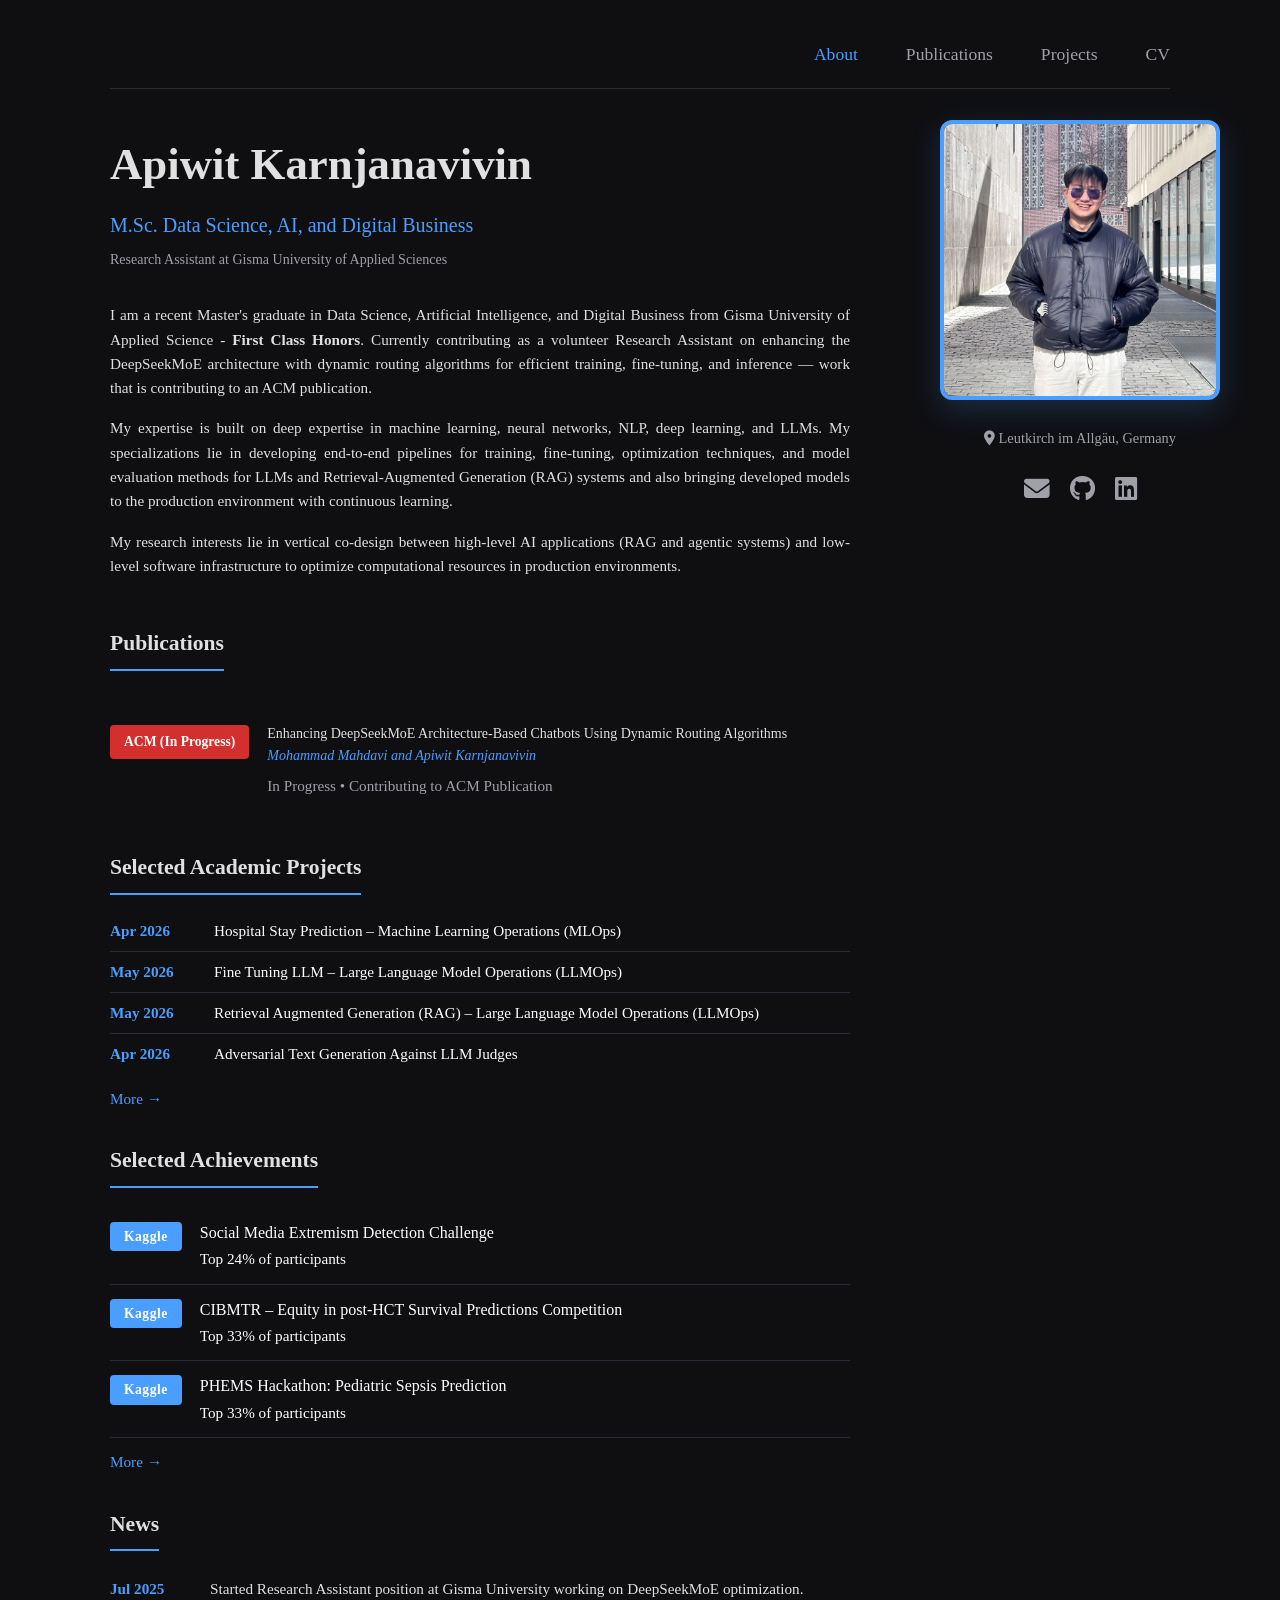
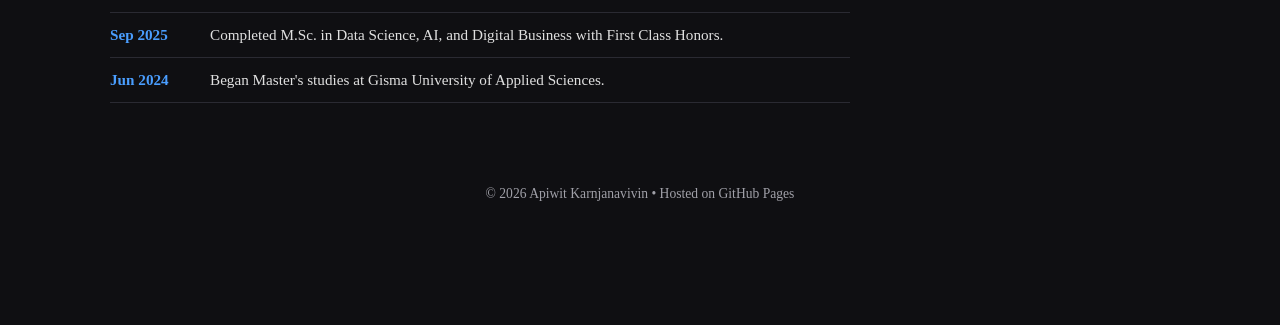
==== index.html @ a4cff5d0 "Initial commit" ====
<!DOCTYPE html>
<html lang="en">
<head>
    <meta charset="UTF-8" />
    <meta name="viewport" content="width=device-width, initial-scale=1.0" />
    <title>Apiwit Karnjanavivin</title>
    <link rel="stylesheet" href="css/main.css" />
    <link href="https://fonts.googleapis.com/css2?family=Inter:wght@300;400;500;600;700&display=swap" rel="stylesheet" />
    <link rel="stylesheet" href="https://cdnjs.cloudflare.com/ajax/libs/font-awesome/6.5.0/css/all.min.css" />
</head>
<body>
    <div class="container">
        <!-- NAV HEADER -->
        <header class="header">
            <div class="nav-container">
                <nav class="main-nav">
                    <a href="index.html" class="nav-link active">About</a>
                    <a href="publications.html" class="nav-link">Publications</a>
                    <a href="projects.html" class="nav-link">Projects</a>
                    <a href="assets\Apiwit_Karnjanavivin_CV.pdf" class="nav-link" target="_blank">CV</a>
                </nav>
            </div>
        </header>

        <!-- MAIN CONTENT -->
        <main class="main-content">
            <!-- ABOUT PAGE -->
            <div id="about" class="page active">
                <div class="about-grid">
                    <!-- Left: Bio -->
                    <div class="about-bio">
                        <h1 class="name">Apiwit Karnjanavivin</h1>
                        <p class="title">M.Sc. Data Science, AI, and Digital Business</p>
                        <p class="affiliation">Research Assistant at Gisma University of Applied Sciences</p>
                        <div class="bio-text">
                            <p>I am a recent Master's graduate in Data Science, Artificial Intelligence, and Digital Business from Gisma University of Applied Science - <strong>First Class Honors</strong>. Currently contributing as a volunteer Research Assistant on enhancing the DeepSeekMoE architecture with dynamic routing algorithms for efficient training, fine-tuning, and inference — work that is contributing to an ACM publication.</p>
          
                            <p>My expertise is built on deep expertise in machine learning, neural networks, NLP, deep learning, and LLMs. My specializations lie in developing end-to-end pipelines for training, fine-tuning, optimization techniques, and model evaluation methods for LLMs and Retrieval-Augmented Generation (RAG) systems and also bringing developed models to the production environment with continuous learning.</p>
                      
                            <p>My research interests lie in vertical co-design between high-level AI applications (RAG and agentic systems) and low-level software infrastructure to optimize computational resources in production environments.</p>
                        </div>

                        <!-- Publications -->
                        <div class="publications">
                            <h3>Publications</h3>
                            <div class="pub-item">
                                <div class="pub-tag acm">ACM (In Progress)</div>
                                <div class="pub-content">
                                    <p>Enhancing DeepSeekMoE Architecture-Based Chatbots Using Dynamic Routing Algorithms</p>
                                    <p class="pub-authors">Mohammad Mahdavi and Apiwit Karnjanavivin</p>
                                    <p class="pub-status">In Progress • Contributing to ACM Publication</p>
                                </div>
                            </div>
                        </div>

                        <!-- Academic Projects -->
                        <div class="academic-projects">
                            <h3>Selected Academic Projects</h3>
                            <ul class="projects-list">
                                <li>
                                    <span class="date">Apr 2026</span>
                                    <a href="https://github.com/MisterFOURXXX/data-science-and-ai-academic-projects/tree/main/hospital-stay-prediction-machine-learning-operations-(MLOps)" class="project-link">Hospital Stay Prediction – Machine Learning Operations (MLOps)</a>
                                </li>
                                <li>
                                    <span class="date">May 2026</span>
                                    <a href="https://github.com/MisterFOURXXX/data-science-and-ai-academic-projects/tree/main/fine-tuning-LLM-large-language-model-operations-(LLMOps)" class="project-link">Fine Tuning LLM – Large Language Model Operations (LLMOps)</a>
                                </li>
                                <li>
                                    <span class="date">May 2026</span>
                                    <a href="https://github.com/MisterFOURXXX/data-science-and-ai-academic-projects/tree/main/retrieval-augmented-generation-(RAG)-large-language-model-operations-(LLMOps)" class="project-link">Retrieval Augmented Generation (RAG) – Large Language Model Operations (LLMOps)</a>
                                </li>
                                <li>
                                    <span class="date">Apr 2026</span>
                                    <a href="https://github.com/MisterFOURXXX/data-science-and-ai-academic-projects/blob/main/adversarial-text-generation-against-LLM-judges.ipynb" class="project-link">Adversarial Text Generation Against LLM Judges</a>
                                </li>
                            </ul>
                            <p class="more-link"><a href="projects.html#academic-projects">More</a></p>
                        </div>

                        <!-- Achievements -->
                        <div class="achievements">
                            <h3>Selected Achievements</h3>
                            <div class="achievement-item">
                                <div class="achievement-tag">Kaggle</div>
                                <div class="achievement-content">
                                    <a href="https://github.com/MisterFOURXXX/kaggle-competitions/blob/main/social-media-extremism-detection-challenge.ipynb" class="achievement-title">Social Media Extremism Detection Challenge</a>
                                    <p class="achievement-rank">Top 24% of participants</p>
                                </div>
                            </div>
                            <div class="achievement-item">
                                <div class="achievement-tag">Kaggle</div>
                                <div class="achievement-content">
                                    <a href="https://github.com/MisterFOURXXX/kaggle-competitions/tree/main/CIBMTR-equity-in-post-HCT-survival-predictions" class="achievement-title">CIBMTR – Equity in post-HCT Survival Predictions Competition</a>
                                    <p class="achievement-rank">Top 33% of participants</p>
                                </div>
                            </div>
                            <div class="achievement-item">
                                <div class="achievement-tag">Kaggle</div>
                                <div class="achievement-content">
                                    <a href="https://github.com/MisterFOURXXX/kaggle-competitions/blob/main/phems-hackathon-pediatric-sepsis-prediction.ipynb" class="achievement-title">PHEMS Hackathon: Pediatric Sepsis Prediction</a>
                                    <p class="achievement-rank">Top 33% of participants</p>
                                </div>
                            </div>
                             <p class="more-link"><a href="projects.html#achievements">More</a></p>
                        </div>

                        <!-- News -->
                        <div class="news-section">
                            <h3>News</h3>
                            <ul class="news-list">
                                <li><span class="date">Jul 2025</span> Started Research Assistant position at Gisma University working on DeepSeekMoE optimization.</li>
                                <li><span class="date">Sep 2025</span> Completed M.Sc. in Data Science, AI, and Digital Business with First Class Honors.</li>
                                <li><span class="date">Jun 2024</span> Began Master's studies at Gisma University of Applied Sciences.</li>
                            </ul>
                        </div>
                    </div>
                </div>
            </div>
        </main>

        <!-- Profile Sidebar -->
        <div class="fixed-profile">
            <img src="assets/profile.jpg" alt="Apiwit Karnjanavivin" class="profile-img" />
            <div class="contact-info">
                <p><i class="fas fa-map-marker-alt"></i> Leutkirch im Allgäu, Germany</p>
            </div>
            <div class="social-links">
                <a href="mailto:apiwit.four@gmail.com" aria-label="Email"><i class="fas fa-envelope"></i></a>
                <a href="https://github.com/MisterFOURXXX" target="_blank" aria-label="GitHub"><i class="fab fa-github"></i></a>
                <a href="https://www.linkedin.com/in/apiwit-karnjanavivin-36a72831b" target="_blank" aria-label="LinkedIn"><i class="fab fa-linkedin"></i></a>
            </div>
        </div>

        <footer>
            <p>© 2026 Apiwit Karnjanavivin • Hosted on GitHub Pages</p>
        </footer>
    </div>
    <script src="js/main.js"></script>
</body>
</html>
---- css/main.css ----
:root {
    --bg: #0f0f12;
    --card: #1a1a1f;
    --text: #e0e0e0;
    --text-light: #a0a0a8;
    --accent: #4a9eff;
    --accent-hover: #6eb8ff;
    --border: #2a2a32;
    --radius: 12px;
}

* {
    margin: 0;
    padding: 0;
    box-sizing: border-box;
}

body {
    font-family: 'Times New Roman', Times, serif;
    font-size: 14px;
    background: var(--bg);
    color: var(--text);
    line-height: 1.6;
    padding-bottom: 60px;
}

.container {
    max-width: 1100px;
    margin: 0 auto;
    padding: 40px 20px;
}

.header {
    border-bottom: 1px solid var(--border);
    padding-bottom: 20px;
    margin-bottom: 40px;
}

.nav-container {
    display: flex;
    justify-content: flex-end;
    align-items: center;
    flex-wrap: wrap;
}

.main-nav {
    display: flex;
    gap: 48px;
}

.nav-link {
    color: var(--text-light);
    text-decoration: none;
    font-weight: 500;
    font-size: 1.1rem;
    transition: color 0.2s;
    text-align: left;
}

.nav-link:hover,
.nav-link.active {
    color: var(--accent);
}

.main-content {
    background: transparent;
    border-radius: 0;
    padding: 0 320px 0 0;
    box-shadow: none;
    min-height: 70vh;
}

.main-content p,
.main-content li,
.bio-text p,
.research-interests li,
.news-list li,
.pub-abstract,
.project-details p,
.entry p,
.entry li,
.pub-title,
.pub-authors,
.pub-meta,
.pub-link,
.achievement-title,
.achievement-rank,
.project-link,
.pub-content p,
.pub-status,
.achievement-content p,
.projects-list li,
.achievement-item {
    text-align: justify;
}

.about-grid {
    display: grid;
    grid-template-columns: 1fr;
    gap: 60px;
    align-items: start;
}

.name {
    font-size: 2.8rem;
    font-weight: 700;
    margin-bottom: 8px;
    text-align: left;
}

.title {
    font-size: 1.25rem;
    color: var(--accent);
    margin-bottom: 8px;
    text-align: left;
}

h3,
h4,
.affiliation {
    text-align: left;
}

.affiliation {
    color: var(--text-light);
    margin-bottom: 32px;
}

.bio-text p {
    margin-bottom: 16px;
    font-size: 0.95rem;
    text-align: justify;
}

.publications h3,
.news-section h3 {
    margin: 32px 0 16px;
    font-size: 1.35rem;
    border-bottom: 2px solid var(--accent);
    padding-bottom: 8px;
    display: inline-block;
    text-align: left;
}

.publications ul {
    list-style: none;
}

.publications li {
    padding: 6px 0;
    border-bottom: 1px solid var(--border);
    font-size: 0.95rem;
    text-align: justify;
}

.pub-item {
    background: transparent;
    border: none;
    border-radius: 0;
    padding: 20px 0;
    margin-top: 16px;
    display: flex;
    gap: 18px;
}

.pub-tag {
    flex-shrink: 0;
    padding: 6px 14px;
    border-radius: 4px;
    font-size: 0.85rem;
    font-weight: 600;
    color: white;
    align-self: flex-start;
    margin-top: 2px;
}

.pub-tag.acm {
    background: #d32f2f;
}

.pub-content h4 {
    font-size: 1rem;
    margin-bottom: 6px;
    line-height: 1.3;
    text-align: justify;
}

.pub-authors {
    color: var(--accent);
    margin-bottom: 6px;
    font-style: italic;
}

.pub-status {
    color: var(--text-light);
    font-size: 0.95rem;
}

.academic-projects {
    margin-top: 32px;
}

.academic-projects h3 {
    font-size: 1.35rem;
    border-bottom: 2px solid var(--accent);
    padding-bottom: 8px;
    margin-bottom: 16px;
    display: inline-block;
    text-align: left;
}

.projects-list {
    list-style: none;
    padding: 0;
    margin: 0;
}

.projects-list li {
    padding: 8px 0;
    display: flex;
    gap: 24px;
    font-size: 0.95rem;
    text-align: justify;
    border-bottom: 1px solid var(--border);
}

.projects-list li:last-child {
    border-bottom: none;
}

.projects-list .date {
    color: var(--accent);
    font-weight: 600;
    min-width: 80px;
    flex-shrink: 0;
    text-align: left;
}

.project-link {
    color: #ffffff;
    text-decoration: none;
    transition: color 0.2s;
    text-align: justify;
    flex: 1;
}

.project-link:hover {
    color: var(--accent);
    text-decoration: underline;
}

.news-list li {
    padding: 10px 0;
    border-bottom: 1px solid var(--border);
    display: flex;
    gap: 20px;
    font-size: 0.95rem;
    text-align: justify;
}

.achievements {
    margin-top: 32px;
}

.achievements h3 {
    font-size: 1.35rem;
    border-bottom: 2px solid var(--accent);
    padding-bottom: 8px;
    margin-bottom: 20px;
    display: inline-block;
    text-align: left;
}

.achievement-item {
    display: flex;
    gap: 18px;
    padding: 12px 0;
    border-bottom: 1px solid var(--border);
    text-decoration: none;
    transition: all 0.2s;
    cursor: pointer;
    align-items: flex-start;
}

.achievement-item:last-child {
    border-bottom: none;
}

.achievement-title:hover {
    color: var(--accent);
}

.achievement-item:hover .achievement-rank {
    color: var(--accent-hover);
}

.achievement-tag {
    flex-shrink: 0;
    padding: 4px 14px;
    border-radius: 4px;
    font-size: 0.85rem;
    font-weight: 600;
    color: white;
    background: var(--accent);
    align-self: flex-start;
    margin-top: 2px;
    letter-spacing: 0.5px;
}

.achievement-content {
    flex: 1;
    display: flex;
    flex-direction: column;
}

.achievement-title {
    font-size: 1rem;
    font-weight: 400;
    color: #ffffff;
    text-decoration: none;
    transition: color 0.2s;
    display: block;
    text-align: justify;
}

.achievement-rank {
    font-size: 0.95rem;
    color: #ffffff;
    text-align: justify;
    margin-top: 2px;
    transition: color 0.2s;
    font-weight: 400;
}

.achievements-link {
    margin-top: 16px;
    font-size: 0.95rem;
    color: var(--text-light);
    text-align: justify;
}

.achievements-link a {
    color: var(--accent);
    text-decoration: none;
}

.achievements-link a:hover {
    color: var(--accent-hover);
    text-decoration: underline;
}

.date {
    color: var(--accent);
    font-weight: 600;
    min-width: 80px;
    flex-shrink: 0;
    text-align: left;
}

/* === More Link === */
.more-link {
    text-align: right;
    margin-top: 12px;
    font-size: 0.95rem;
}

.more-link a {
    color: var(--accent);
    text-decoration: none;
    font-weight: 500;
    transition: color 0.2s;
    display: inline-flex;
    align-items: center;
    gap: 4px;
}

.more-link a:hover {
    color: var(--accent-hover);
    text-decoration: underline;
}

.more-link a::after {
    content: " →";
    transition: transform 0.2s;
}

.more-link a:hover::after {
    transform: translateX(4px);
}

.fixed-profile {
    position: fixed;
    top: 120px;
    right: 40px;
    width: 320px;
    z-index: 10;
    text-align: center;
}

.fixed-profile .profile-img {
    width: 280px;
    height: 280px;
    border-radius: 12px;
    object-fit: cover;
    border: 4px solid var(--accent);
    margin-bottom: 20px;
    box-shadow: 0 10px 30px rgba(74, 158, 255, 0.2);
}

.fixed-profile .contact-info {
    margin-bottom: 20px;
}

.fixed-profile .contact-info p {
    margin-bottom: 12px;
    color: var(--text-light);
    text-align: center;
    font-size: 0.9rem;
}

.fixed-profile .social-links {
    display: flex;
    justify-content: center;
    gap: 20px;
}

.fixed-profile .social-links a {
    font-size: 1.6rem;
    color: var(--text-light);
    transition: all 0.2s;
}

.fixed-profile .social-links a:hover {
    color: var(--accent);
    transform: translateY(-3px);
}

footer {
    text-align: center;
    margin-top: 60px;
    color: var(--text-light);
    font-size: 0.85rem;
    position: relative;
    width: 100%;
    padding: 20px 0;
}

@media (max-width: 900px) {
    .about-grid {
        grid-template-columns: 1fr;
        gap: 40px;
    }
    .fixed-profile {
        display: none;
    }
    .main-content {
        padding: 24px;
    }
}

@media (max-width: 768px) {
    .fixed-profile {
        position: relative;
        top: auto;
        right: auto;
        width: auto;
        margin: 40px auto 0;
        display: block;
    }
    .fixed-profile .profile-img {
        width: 200px;
        height: 200px;
    }
    .main-content {
        padding: 16px;
    }
}
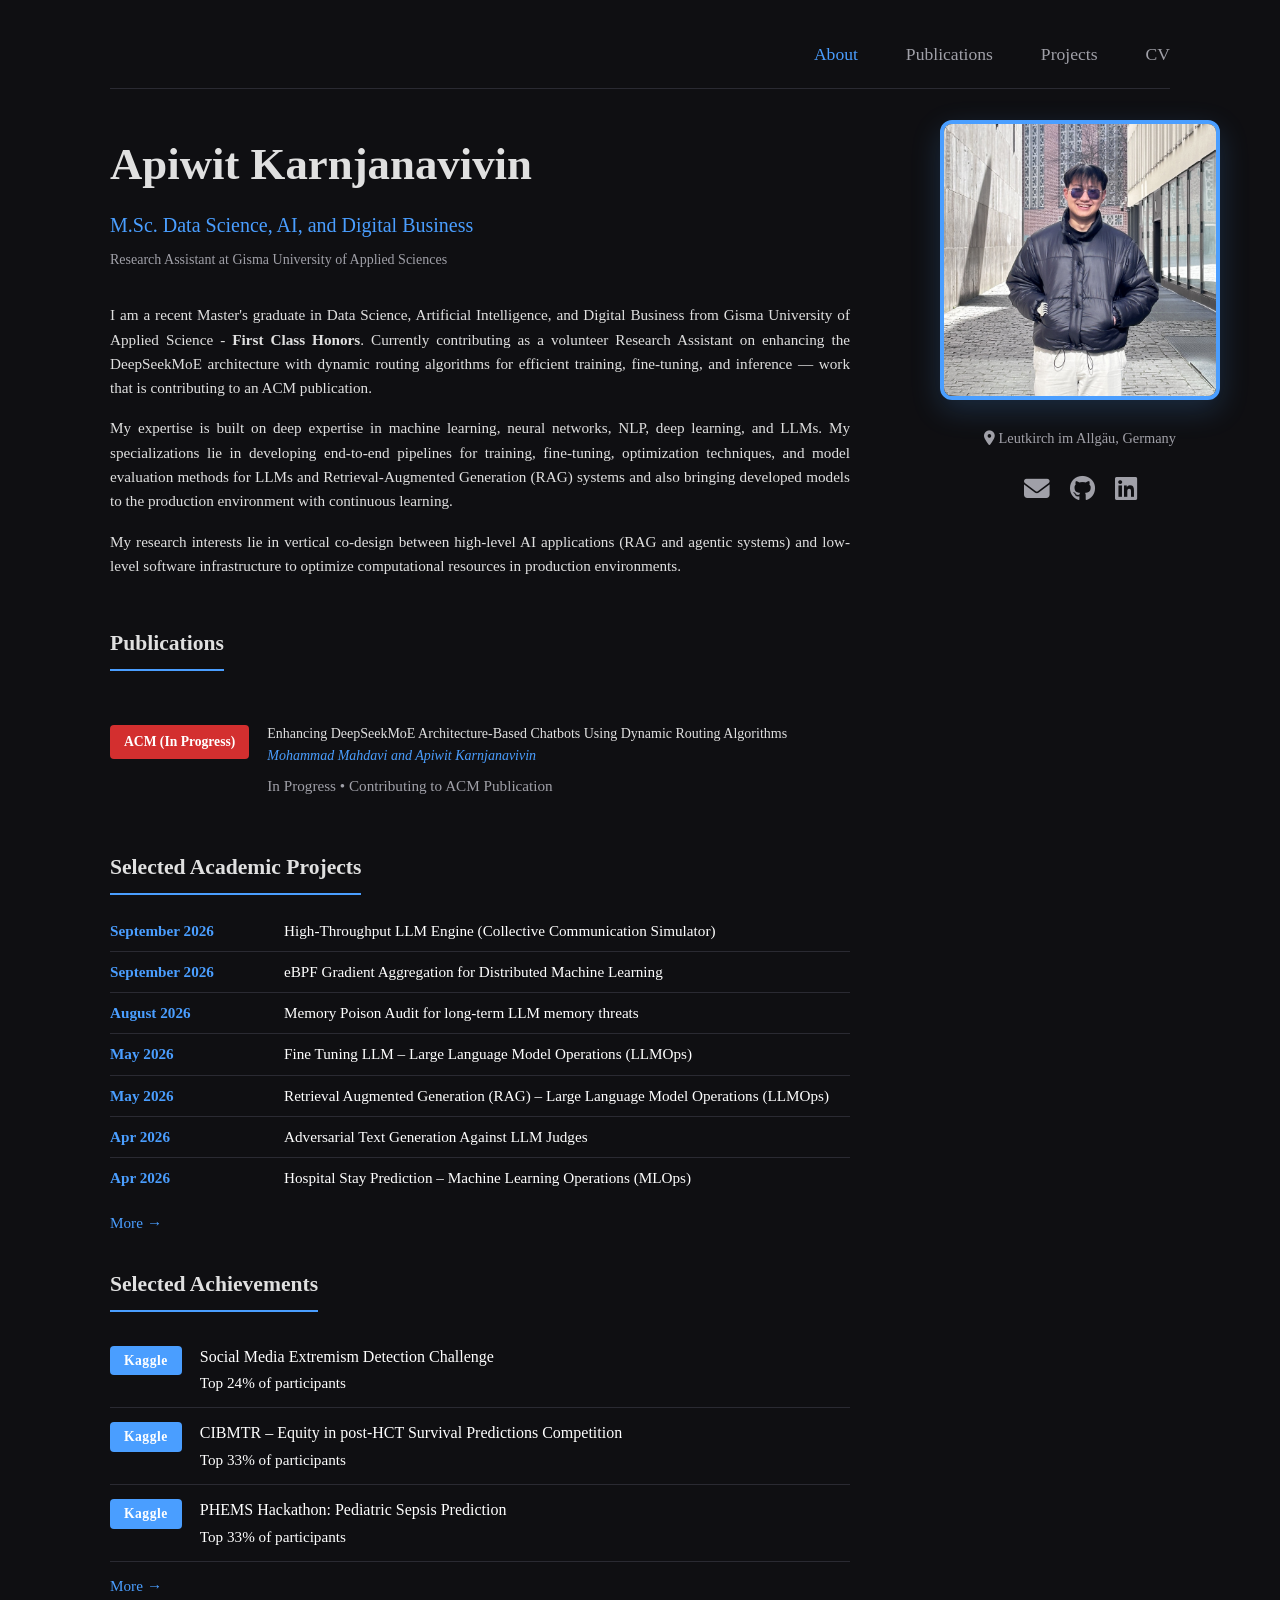
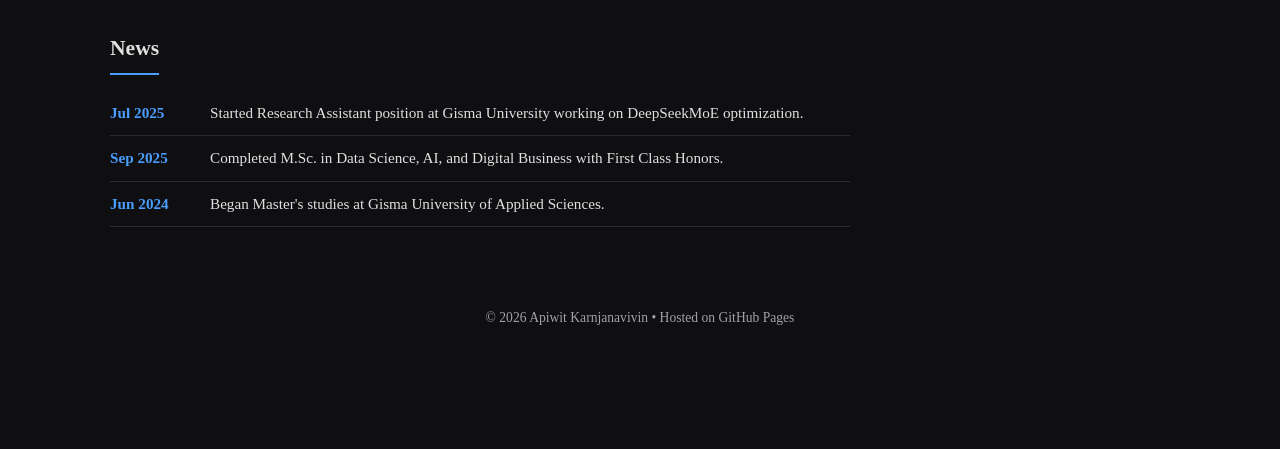
==== commit 85657954: "Update recent projects" ====
--- a/index.html
+++ b/index.html
@@ -58,20 +58,32 @@
                             <h3>Selected Academic Projects</h3>
                             <ul class="projects-list">
                                 <li>
-                                    <span class="date">Apr 2026</span>
-                                    <a href="https://github.com/MisterFOURXXX/data-science-and-ai-academic-projects/tree/main/hospital-stay-prediction-machine-learning-operations-(MLOps)" class="project-link">Hospital Stay Prediction – Machine Learning Operations (MLOps)</a>
+                                    <span class="date">September 2026</span>
+                                    <a href="https://github.com/MisterFOURXXX/high-throughput-llm-engine" class="project-link">High-Throughput LLM Engine (Collective Communication Simulator)</a>
+                                </li>
+                                <li>
+                                    <span class="date">September 2026</span>
+                                    <a href="https://github.com/MisterFOURXXX/ebpf-aggregation" class="project-link">eBPF Gradient Aggregation for Distributed Machine Learning</a>
+                                </li>
+                                <li>
+                                    <span class="date">August 2026</span>
+                                    <a href="https://github.com/MisterFOURXXX/memorypoison_audit" class="project-link">Memory Poison Audit for long-term LLM memory threats</a>
                                 </li>
                                 <li>
                                     <span class="date">May 2026</span>
-                                    <a href="https://github.com/MisterFOURXXX/data-science-and-ai-academic-projects/tree/main/fine-tuning-LLM-large-language-model-operations-(LLMOps)" class="project-link">Fine Tuning LLM – Large Language Model Operations (LLMOps)</a>
+                                    <a href="https://github.com/MisterFOURXXX/LLMs-fine-tuning-LLMOps" class="project-link">Fine Tuning LLM – Large Language Model Operations (LLMOps)</a>
                                 </li>
                                 <li>
                                     <span class="date">May 2026</span>
-                                    <a href="https://github.com/MisterFOURXXX/data-science-and-ai-academic-projects/tree/main/retrieval-augmented-generation-(RAG)-large-language-model-operations-(LLMOps)" class="project-link">Retrieval Augmented Generation (RAG) – Large Language Model Operations (LLMOps)</a>
+                                    <a href="https://github.com/MisterFOURXXX/RAG-pipeline-LLMOps" class="project-link">Retrieval Augmented Generation (RAG) – Large Language Model Operations (LLMOps)</a>
                                 </li>
                                 <li>
                                     <span class="date">Apr 2026</span>
-                                    <a href="https://github.com/MisterFOURXXX/data-science-and-ai-academic-projects/blob/main/adversarial-text-generation-against-LLM-judges.ipynb" class="project-link">Adversarial Text Generation Against LLM Judges</a>
+                                    <a href="https://github.com/MisterFOURXXX/adversarial-text-generation-against-LLM-judges" class="project-link">Adversarial Text Generation Against LLM Judges</a>
+                                </li>
+                                <li>
+                                    <span class="date">Apr 2026</span>
+                                    <a href="https://github.com/MisterFOURXXX/hospital-stay-prediction-MLOps" class="project-link">Hospital Stay Prediction – Machine Learning Operations (MLOps)</a>
                                 </li>
                             </ul>
                             <p class="more-link"><a href="projects.html#academic-projects">More</a></p>
--- a/css/main.css
+++ b/css/main.css
@@ -231,7 +231,7 @@
 .projects-list .date {
     color: var(--accent);
     font-weight: 600;
-    min-width: 80px;
+    min-width: 150px;
     flex-shrink: 0;
     text-align: left;
 }
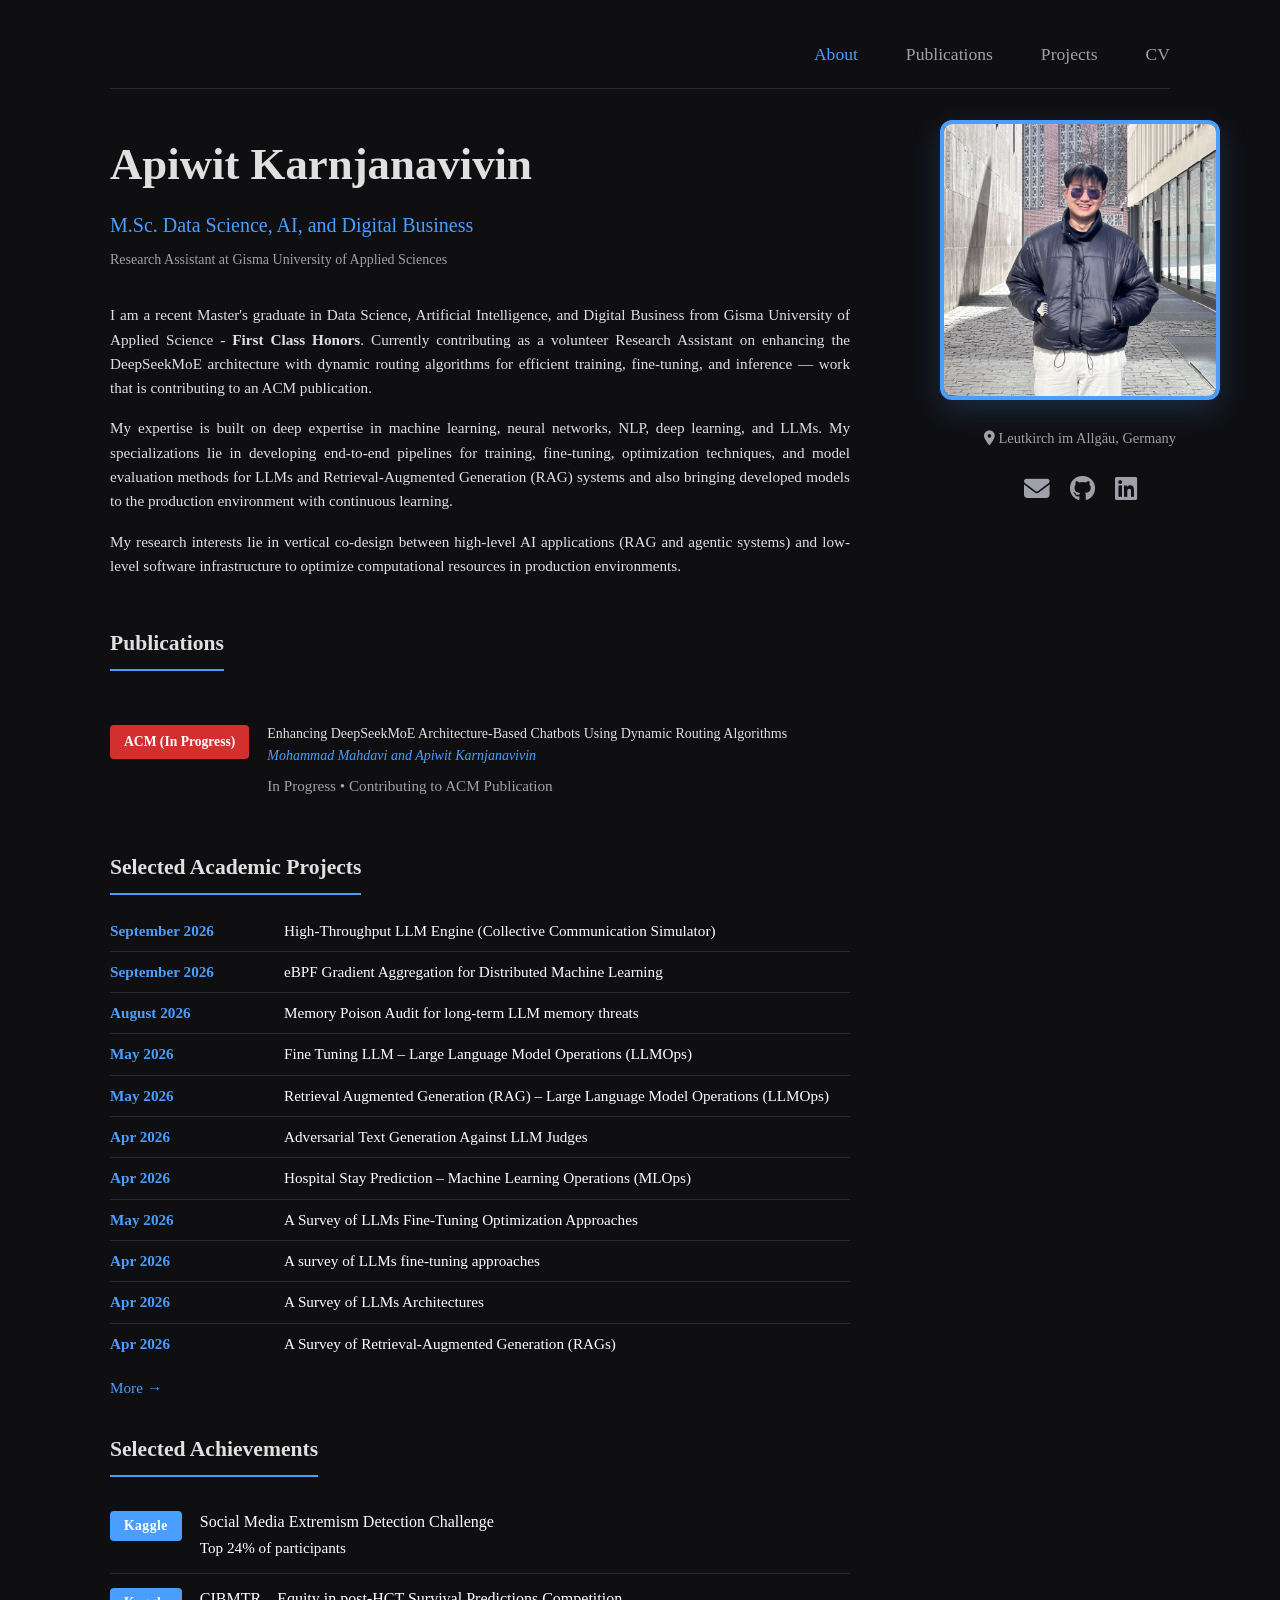
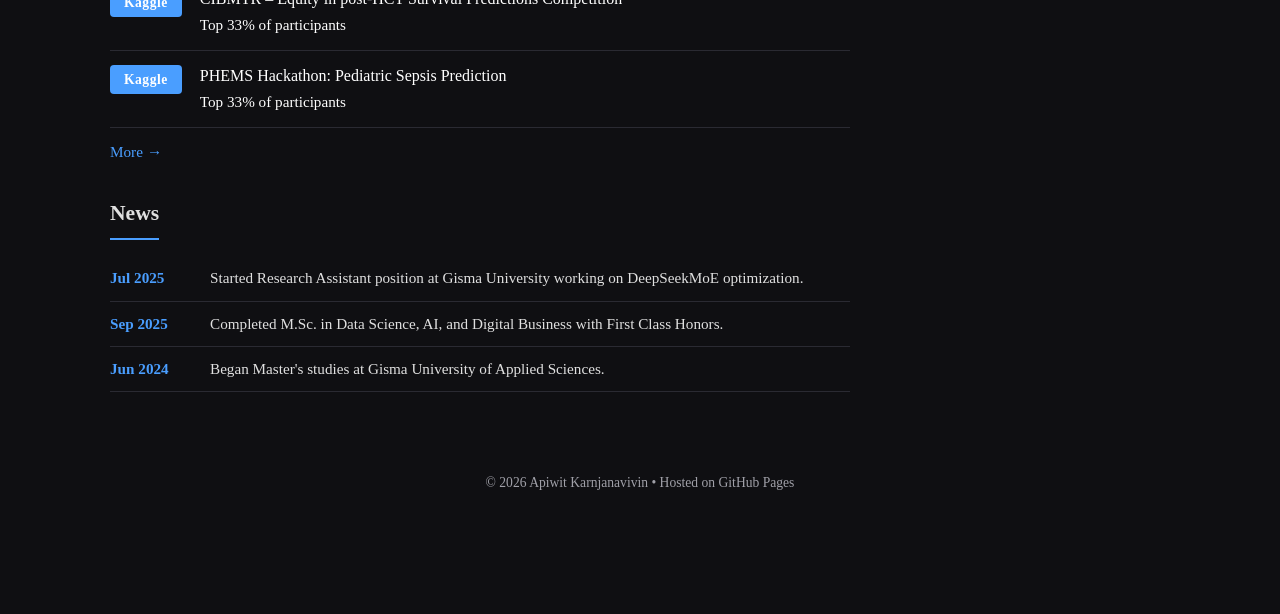
==== commit 75141925: "Update recent projects" ====
--- a/index.html
+++ b/index.html
@@ -7,6 +7,7 @@
     <link rel="stylesheet" href="css/main.css" />
     <link href="https://fonts.googleapis.com/css2?family=Inter:wght@300;400;500;600;700&display=swap" rel="stylesheet" />
     <link rel="stylesheet" href="https://cdnjs.cloudflare.com/ajax/libs/font-awesome/6.5.0/css/all.min.css" />
+    <link rel="icon" href="data:image/svg+xml,<svg xmlns=%22http://www.w3.org/2000/svg%22 viewBox=%220 0 100 100%22><text y=%22.9em%22 font-size=%2290%22>💫</text></svg>">
 </head>
 <body>
     <div class="container">
@@ -85,6 +86,22 @@
                                     <span class="date">Apr 2026</span>
                                     <a href="https://github.com/MisterFOURXXX/hospital-stay-prediction-MLOps" class="project-link">Hospital Stay Prediction – Machine Learning Operations (MLOps)</a>
                                 </li>
+                                <li>
+                                    <span class="date">May 2026</span>
+                                    <a href="https://github.com/MisterFOURXXX/a-survey-of-LLMs-fine-tuning-optimization-approaches" class="project-link">A Survey of LLMs Fine-Tuning Optimization Approaches</a>
+                                </li>
+                                <li>
+                                    <span class="date">Apr 2026</span>
+                                    <a href="https://github.com/MisterFOURXXX/a-survey-of-LLMs-fine-tuning-approaches" class="project-link">A survey of LLMs fine-tuning approaches</a>
+                                </li>
+                                <li>
+                                    <span class="date">Apr 2026</span>
+                                    <a href="https://github.com/MisterFOURXXX/a-survey-of-LLMs-architectures" class="project-link">A Survey of LLMs Architectures</a>
+                                </li>
+                                <li>
+                                    <span class="date">Apr 2026</span>
+                                    <a href="https://github.com/MisterFOURXXX/a-survey-of-retrieval-augmented-generation-RAG" class="project-link">A Survey of Retrieval-Augmented Generation (RAGs)</a>
+                                </li>
                             </ul>
                             <p class="more-link"><a href="projects.html#academic-projects">More</a></p>
                         </div>
